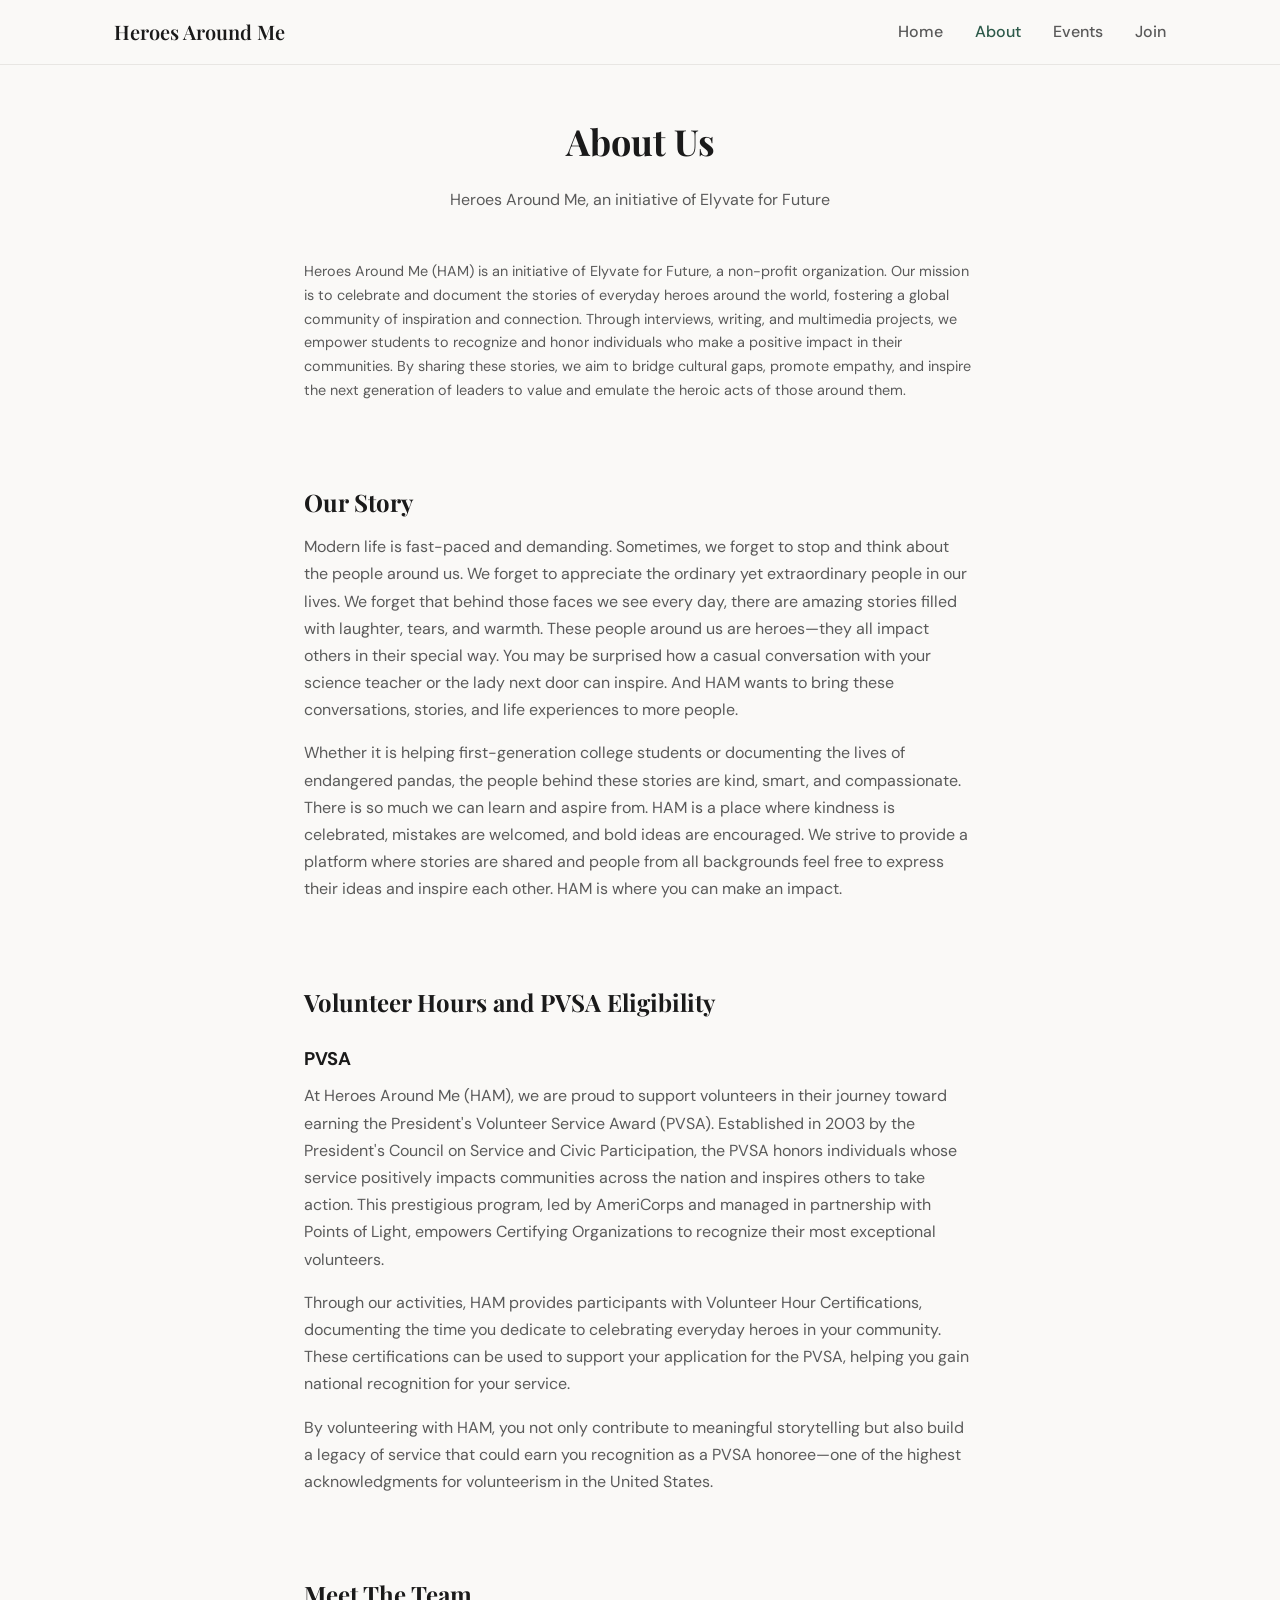
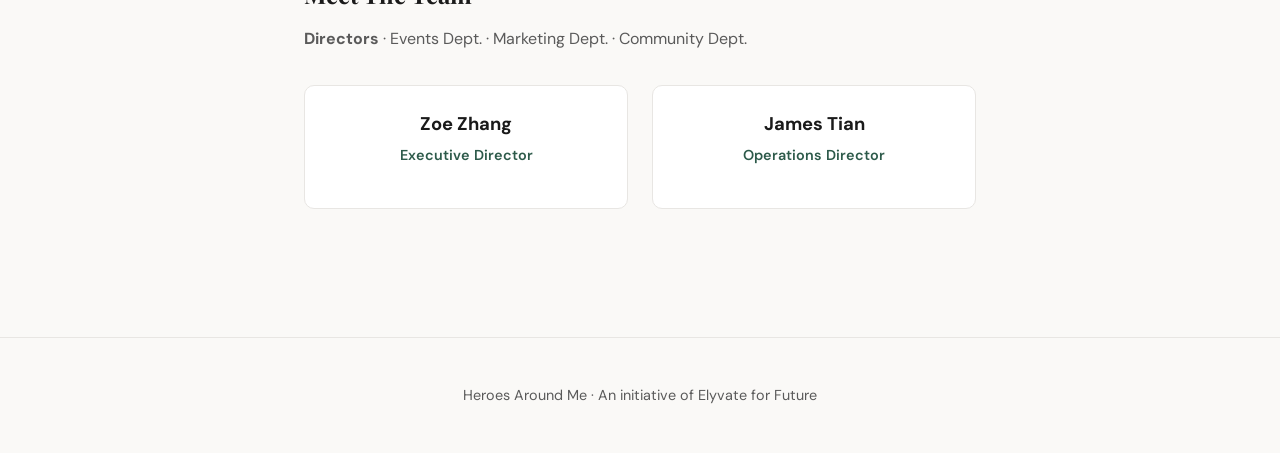
==== about.html @ 098ad3ad "Initial commit: Heroes Around Me website - Home, About, Events, Join pages Made-with: Cursor" ====
<!DOCTYPE html>
<html lang="en">
<head>
  <meta charset="UTF-8">
  <meta name="viewport" content="width=device-width, initial-scale=1">
  <title>ABOUT | Heroes Around Me</title>
  <link rel="icon" href="https://static.wixstatic.com/media/87d954_ff9240f6d186488fb4a03224f5905642%7Emv2.png/v1/fill/w_32%2Ch_32%2Clg_1%2Cusm_0.66_1.00_0.01/87d954_ff9240f6d186488fb4a03224f5905642%7Emv2.png" type="image/png">
  <link rel="stylesheet" href="css/style.css">
  <link rel="preconnect" href="https://fonts.googleapis.com">
  <link rel="preconnect" href="https://fonts.gstatic.com" crossorigin>
  <link href="https://fonts.googleapis.com/css2?family=DM+Sans:ital,opsz,wght@0,9..40,400;0,9..40,500;0,9..40,600;0,9..40,700&family=Playfair+Display:wght@600;700&display=swap" rel="stylesheet">
</head>
<body>
  <header class="site-header">
    <nav class="nav">
      <a href="index.html" class="logo">Heroes Around Me</a>
      <ul class="nav-links">
        <li><a href="index.html">Home</a></li>
        <li><a href="about.html" class="active">About</a></li>
        <li><a href="events.html">Events</a></li>
        <li><a href="join.html">Join</a></li>
      </ul>
      <button class="nav-toggle" aria-label="Toggle menu">
        <span></span><span></span><span></span>
      </button>
    </nav>
  </header>

  <main>
    <header class="page-header">
      <h1>About Us</h1>
      <p class="subtitle">Heroes Around Me, an initiative of Elyvate for Future</p>
    </header>

    <section class="content-section">
      <h6>Heroes Around Me (HAM) is an initiative of Elyvate for Future, a non-profit organization. Our mission is to celebrate and document the stories of everyday heroes around the world, fostering a global community of inspiration and connection. Through interviews, writing, and multimedia projects, we empower students to recognize and honor individuals who make a positive impact in their communities. By sharing these stories, we aim to bridge cultural gaps, promote empathy, and inspire the next generation of leaders to value and emulate the heroic acts of those around them.</h6>
    </section>

    <section class="content-section">
      <h2>Our Story</h2>
      <p>Modern life is fast-paced and demanding. Sometimes, we forget to stop and think about the people around us. We forget to appreciate the ordinary yet extraordinary people in our lives. We forget that behind those faces we see every day, there are amazing stories filled with laughter, tears, and warmth. These people around us are heroes—they all impact others in their special way. You may be surprised how a casual conversation with your science teacher or the lady next door can inspire. And HAM wants to bring these conversations, stories, and life experiences to more people.</p>
      <p>Whether it is helping first-generation college students or documenting the lives of endangered pandas, the people behind these stories are kind, smart, and compassionate. There is so much we can learn and aspire from. HAM is a place where kindness is celebrated, mistakes are welcomed, and bold ideas are encouraged. We strive to provide a platform where stories are shared and people from all backgrounds feel free to express their ideas and inspire each other. HAM is where you can make an impact.</p>
    </section>

    <section class="content-section">
      <h2>Volunteer Hours and PVSA Eligibility</h2>
      <h3>PVSA</h3>
      <p>At Heroes Around Me (HAM), we are proud to support volunteers in their journey toward earning the President's Volunteer Service Award (PVSA). Established in 2003 by the President's Council on Service and Civic Participation, the PVSA honors individuals whose service positively impacts communities across the nation and inspires others to take action. This prestigious program, led by AmeriCorps and managed in partnership with Points of Light, empowers Certifying Organizations to recognize their most exceptional volunteers.</p>
      <p>Through our activities, HAM provides participants with Volunteer Hour Certifications, documenting the time you dedicate to celebrating everyday heroes in your community. These certifications can be used to support your application for the PVSA, helping you gain national recognition for your service.</p>
      <p>By volunteering with HAM, you not only contribute to meaningful storytelling but also build a legacy of service that could earn you recognition as a PVSA honoree—one of the highest acknowledgments for volunteerism in the United States.</p>
    </section>

    <section class="content-section">
      <h2>Meet The Team</h2>
      <p><strong>Directors</strong> · Events Dept. · Marketing Dept. · Community Dept.</p>
      <div class="team-grid">
        <div class="team-card">
          <h3>Zoe Zhang</h3>
          <p class="role">Executive Director</p>
        </div>
        <div class="team-card">
          <h3>James Tian</h3>
          <p class="role">Operations Director</p>
        </div>
      </div>
    </section>
  </main>

  <footer class="site-footer">
    <p>Heroes Around Me · An initiative of Elyvate for Future</p>
  </footer>

  <script src="js/main.js"></script>
</body>
</html>
---- css/style.css ----
/* Heroes Around Me - Website Styles */
:root {
  --color-bg: #faf9f7;
  --color-surface: #fff;
  --color-text: #1a1a1a;
  --color-text-muted: #5a5a5a;
  --color-accent: #2d5a4a;
  --color-accent-hover: #3d7a5a;
  --color-border: #e8e6e3;
  --font-display: 'Playfair Display', Georgia, serif;
  --font-body: 'DM Sans', -apple-system, sans-serif;
  --max-width: 720px;
  --header-height: 64px;
}

*, *::before, *::after { box-sizing: border-box; }
html { scroll-behavior: smooth; }
body {
  margin: 0;
  font-family: var(--font-body);
  font-size: 16px;
  line-height: 1.6;
  color: var(--color-text);
  background: var(--color-bg);
}

/* Header */
.site-header {
  position: sticky;
  top: 0;
  z-index: 100;
  background: rgba(250, 249, 247, 0.95);
  backdrop-filter: blur(8px);
  border-bottom: 1px solid var(--color-border);
}
.nav {
  max-width: 1100px;
  margin: 0 auto;
  padding: 0 1.5rem;
  height: var(--header-height);
  display: flex;
  align-items: center;
  justify-content: space-between;
}
.logo {
  font-family: var(--font-display);
  font-weight: 600;
  font-size: 1.25rem;
  color: var(--color-text);
  text-decoration: none;
}
.logo:hover { color: var(--color-accent); }
.nav-links {
  display: flex;
  list-style: none;
  margin: 0;
  padding: 0;
  gap: 2rem;
}
.nav-links a {
  color: var(--color-text-muted);
  text-decoration: none;
  font-weight: 500;
  transition: color 0.2s;
}
.nav-links a:hover,
.nav-links a[href].active { color: var(--color-accent); }

.nav-toggle {
  display: none;
  flex-direction: column;
  gap: 5px;
  background: none;
  border: none;
  cursor: pointer;
  padding: 8px;
}
.nav-toggle span {
  display: block;
  width: 24px;
  height: 2px;
  background: var(--color-text);
}

/* Main */
main { padding-bottom: 4rem; }

/* Hero */
.hero {
  max-width: var(--max-width);
  margin: 0 auto;
  padding: 4rem 1.5rem 3rem;
  text-align: center;
}
.hero h1 {
  font-family: var(--font-display);
  font-size: clamp(2rem, 5vw, 2.75rem);
  font-weight: 700;
  line-height: 1.2;
  margin: 0 0 1rem;
  color: var(--color-text);
}
.hero-sub {
  font-size: 1.1rem;
  color: var(--color-text-muted);
  max-width: 540px;
  margin: 0 auto 1.5rem;
}
.about-preview {
  max-width: var(--max-width);
  margin: 0 auto;
  padding: 3rem 1.5rem;
  text-align: center;
  background: var(--color-surface);
  border-radius: 12px;
  margin-inline: 1.5rem;
  box-shadow: 0 1px 3px rgba(0,0,0,0.06);
}
.about-preview h2 {
  font-family: var(--font-display);
  font-size: 1.75rem;
  margin: 0 0 0.5rem;
}
.about-preview h6 {
  font-family: var(--font-body);
  font-size: 0.95rem;
  font-weight: 400;
  color: var(--color-text-muted);
  margin: 0 0 1.5rem;
  line-height: 1.65;
}

/* Buttons */
.btn {
  display: inline-block;
  padding: 0.75rem 1.5rem;
  font-family: var(--font-body);
  font-weight: 600;
  font-size: 0.95rem;
  text-decoration: none;
  border-radius: 8px;
  transition: background 0.2s, color 0.2s;
  border: none;
  cursor: pointer;
}
.btn-primary {
  background: var(--color-accent);
  color: #fff;
}
.btn-primary:hover {
  background: var(--color-accent-hover);
  color: #fff;
}
.btn-secondary {
  background: transparent;
  color: var(--color-accent);
  border: 2px solid var(--color-accent);
}
.btn-secondary:hover {
  background: var(--color-accent);
  color: #fff;
}

/* Page content */
.page-header {
  max-width: var(--max-width);
  margin: 0 auto;
  padding: 3rem 1.5rem 2rem;
  text-align: center;
}
.page-header h1 {
  font-family: var(--font-display);
  font-size: 2.25rem;
  margin: 0 0 0.5rem;
}
.page-header .subtitle {
  font-size: 1rem;
  color: var(--color-text-muted);
}
.content-section {
  max-width: var(--max-width);
  margin: 0 auto;
  padding: 0 1.5rem 2rem;
}
.content-section h2 {
  font-family: var(--font-display);
  font-size: 1.5rem;
  margin: 2rem 0 0.75rem;
}
.content-section h3 {
  font-size: 1.15rem;
  margin: 1.5rem 0 0.5rem;
}
.content-section p {
  color: var(--color-text-muted);
  margin: 0 0 1rem;
  line-height: 1.7;
}
.content-section h6 {
  font-size: 0.9rem;
  font-weight: 400;
  color: var(--color-text-muted);
  margin: 0 0 1rem;
  line-height: 1.65;
}

/* Join roles grid */
.roles-grid {
  display: grid;
  grid-template-columns: repeat(auto-fill, minmax(200px, 1fr));
  gap: 1rem;
  margin: 2rem 0;
}
.role-card {
  background: var(--color-surface);
  padding: 1.25rem;
  border-radius: 10px;
  border: 1px solid var(--color-border);
}
.role-card h3 { margin-top: 0; }

/* Events list */
.events-list {
  display: flex;
  flex-direction: column;
  gap: 1rem;
  margin: 2rem 0;
}
.event-card {
  background: var(--color-surface);
  padding: 1.25rem;
  border-radius: 10px;
  border: 1px solid var(--color-border);
}
.event-card h3 { margin: 0 0 0.35rem; }
.event-card p { margin: 0; }
.subscribe-section {
  text-align: center;
  padding: 2rem 1.5rem;
  background: var(--color-surface);
  border-radius: 12px;
  margin: 2rem 1.5rem;
}
.subscribe-section h2 { margin-top: 0; }

/* Team section */
.team-grid {
  display: grid;
  grid-template-columns: repeat(auto-fill, minmax(220px, 1fr));
  gap: 1.5rem;
  margin: 2rem 0;
}
.team-card {
  background: var(--color-surface);
  padding: 1.5rem;
  border-radius: 10px;
  text-align: center;
  border: 1px solid var(--color-border);
}
.team-card h3 { margin: 0 0 0.25rem; }
.team-card .role { color: var(--color-accent); font-weight: 600; font-size: 0.9rem; }

/* Footer */
.site-footer {
  text-align: center;
  padding: 2rem 1.5rem;
  border-top: 1px solid var(--color-border);
  color: var(--color-text-muted);
  font-size: 0.9rem;
}

/* Mobile */
@media (max-width: 640px) {
  .nav-links {
    position: fixed;
    top: var(--header-height);
    left: 0;
    right: 0;
    background: var(--color-surface);
    flex-direction: column;
    padding: 1rem;
    gap: 0;
    border-bottom: 1px solid var(--color-border);
    transform: translateY(-100%);
    opacity: 0;
    visibility: hidden;
    transition: transform 0.2s, opacity 0.2s, visibility 0.2s;
  }
  .nav-links.open {
    transform: translateY(0);
    opacity: 1;
    visibility: visible;
  }
  .nav-links li { padding: 0.75rem 0; }
  .nav-toggle { display: flex; }
}
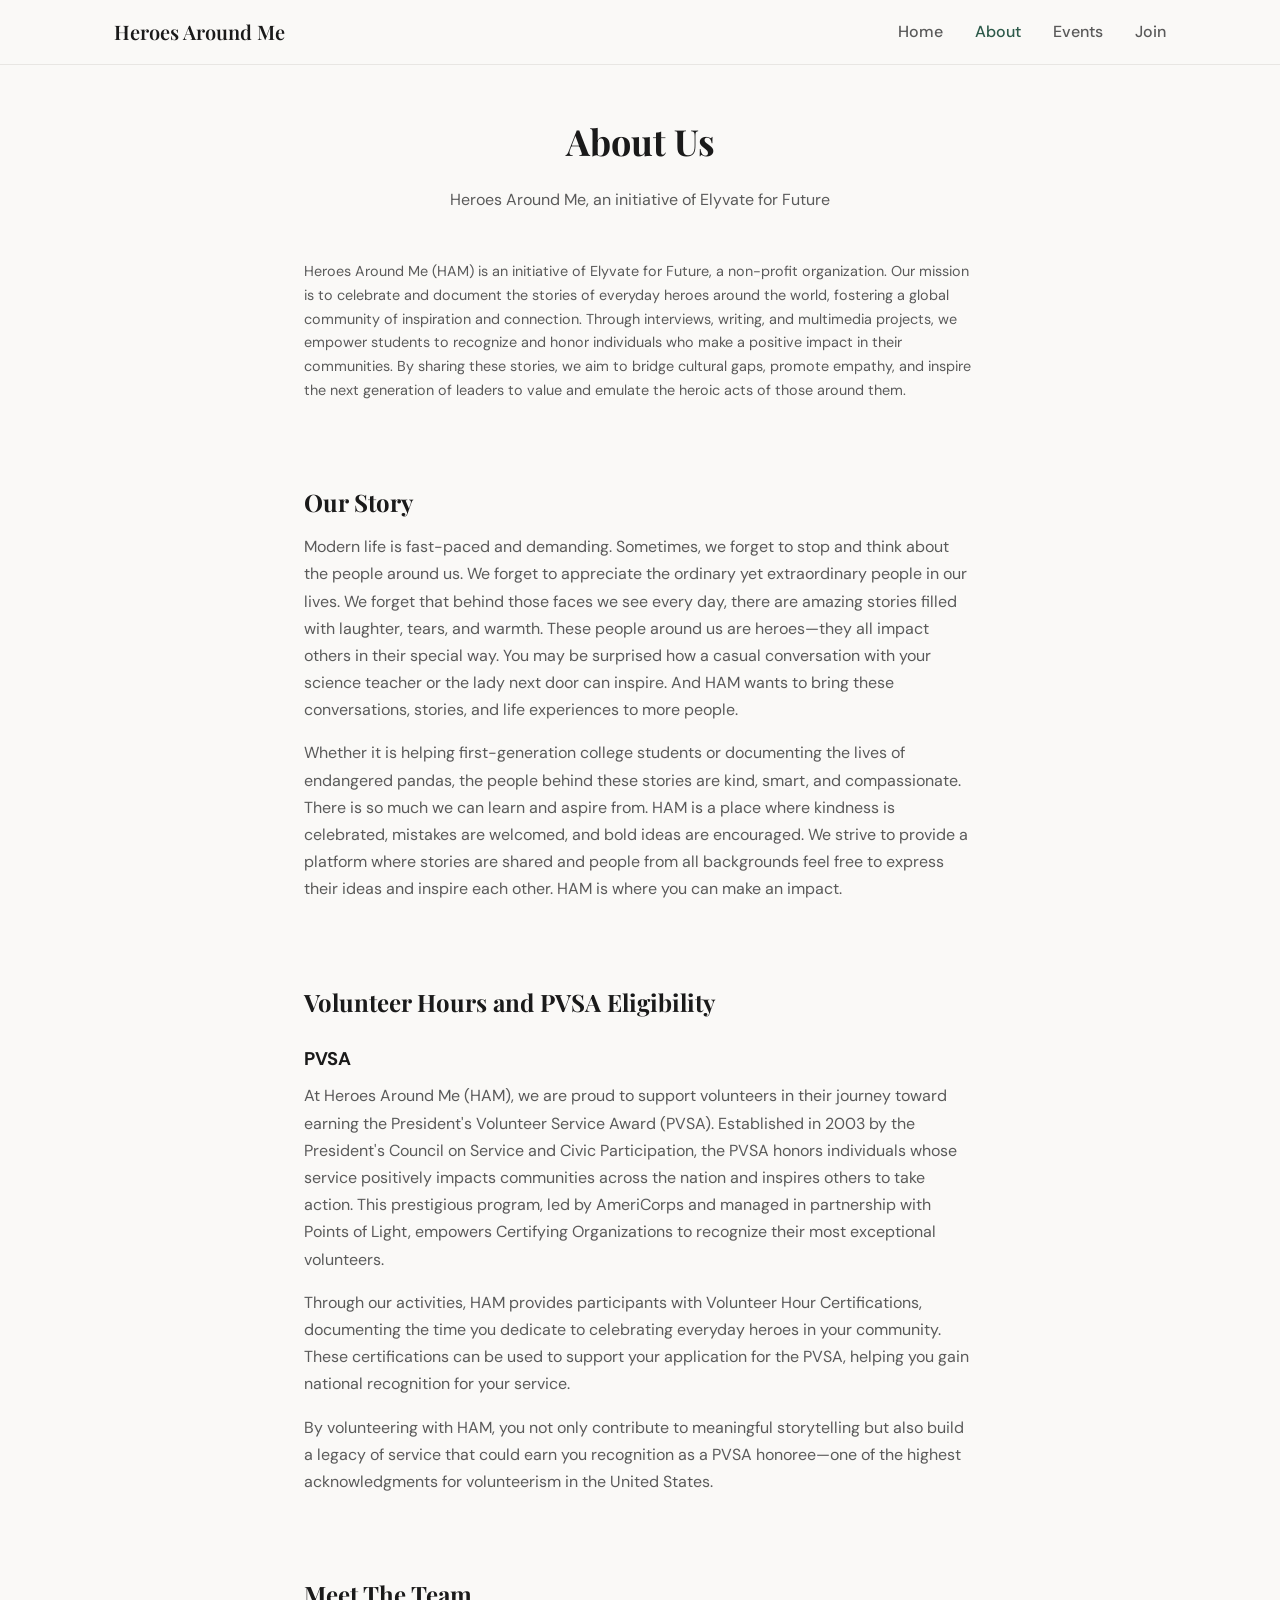
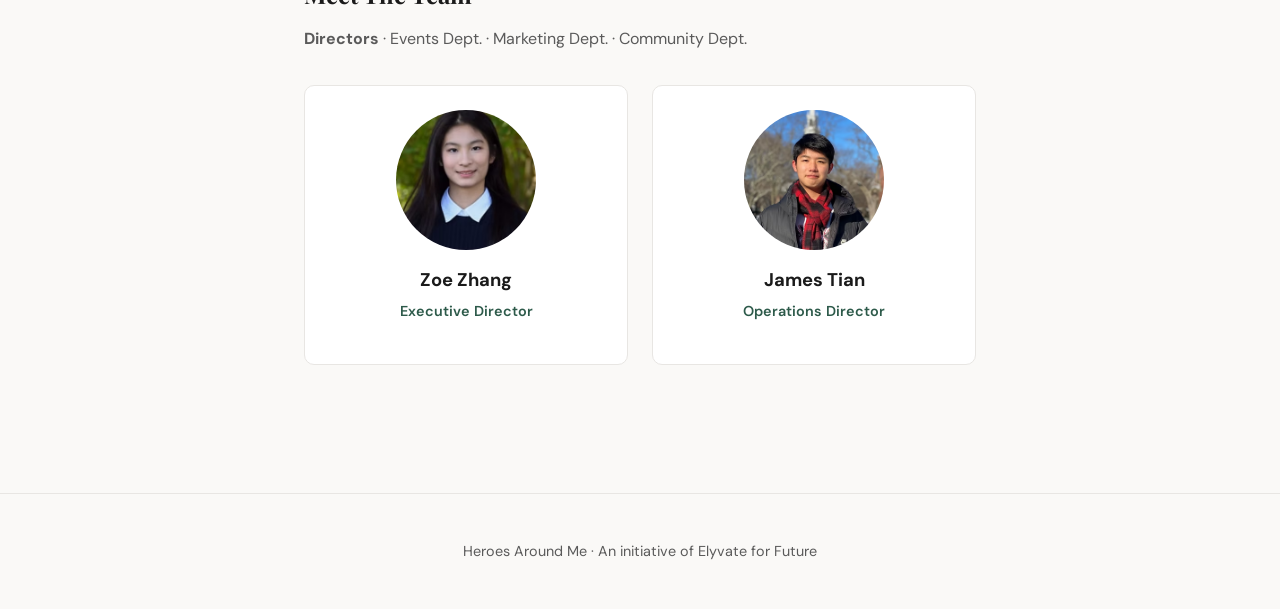
==== commit a924cf69: "Add events tabs, team portraits, and GitHub push guidance. National and community events switch on o" ====
--- a/about.html
+++ b/about.html
@@ -55,10 +55,12 @@
       <p><strong>Directors</strong> · Events Dept. · Marketing Dept. · Community Dept.</p>
       <div class="team-grid">
         <div class="team-card">
+          <img src="ZoeHAMPortrait.avif" alt="Portrait of Zoe Zhang" width="140" height="140">
           <h3>Zoe Zhang</h3>
           <p class="role">Executive Director</p>
         </div>
         <div class="team-card">
+          <img src="JamesHAMPortrait.avif" alt="Portrait of James Tian" width="140" height="140">
           <h3>James Tian</h3>
           <p class="role">Operations Director</p>
         </div>
--- a/css/style.css
+++ b/css/style.css
@@ -219,6 +219,45 @@
 }
 .role-card h3 { margin-top: 0; }
 
+/* Events tabs */
+.events-tabs {
+  display: flex;
+  flex-wrap: wrap;
+  gap: 0.75rem;
+  margin: 1.5rem 0 1rem;
+}
+.events-tab {
+  font-family: inherit;
+  font-size: 0.95rem;
+  font-weight: 600;
+  padding: 0.6rem 1.25rem;
+  border-radius: 8px;
+  border: 1px solid var(--color-border);
+  background: var(--color-surface);
+  color: var(--color-text);
+  cursor: pointer;
+  transition: background 0.2s, border-color 0.2s, color 0.2s;
+}
+.events-panel.is-hidden,
+.events-panel[hidden] {
+  display: none !important;
+}
+.events-tab:hover {
+  border-color: var(--color-accent);
+  color: var(--color-accent);
+}
+.events-tab.is-active {
+  background: var(--color-accent);
+  border-color: var(--color-accent);
+  color: #fff;
+}
+.events-empty {
+  color: var(--color-text-muted);
+  text-align: center;
+  padding: 2rem 1rem;
+  margin: 2rem 0;
+}
+
 /* Events list */
 .events-list {
   display: flex;
@@ -256,6 +295,14 @@
   border-radius: 10px;
   text-align: center;
   border: 1px solid var(--color-border);
+}
+.team-card img {
+  width: 140px;
+  height: 140px;
+  border-radius: 50%;
+  object-fit: cover;
+  display: block;
+  margin: 0 auto 1rem;
 }
 .team-card h3 { margin: 0 0 0.25rem; }
 .team-card .role { color: var(--color-accent); font-weight: 600; font-size: 0.9rem; }
